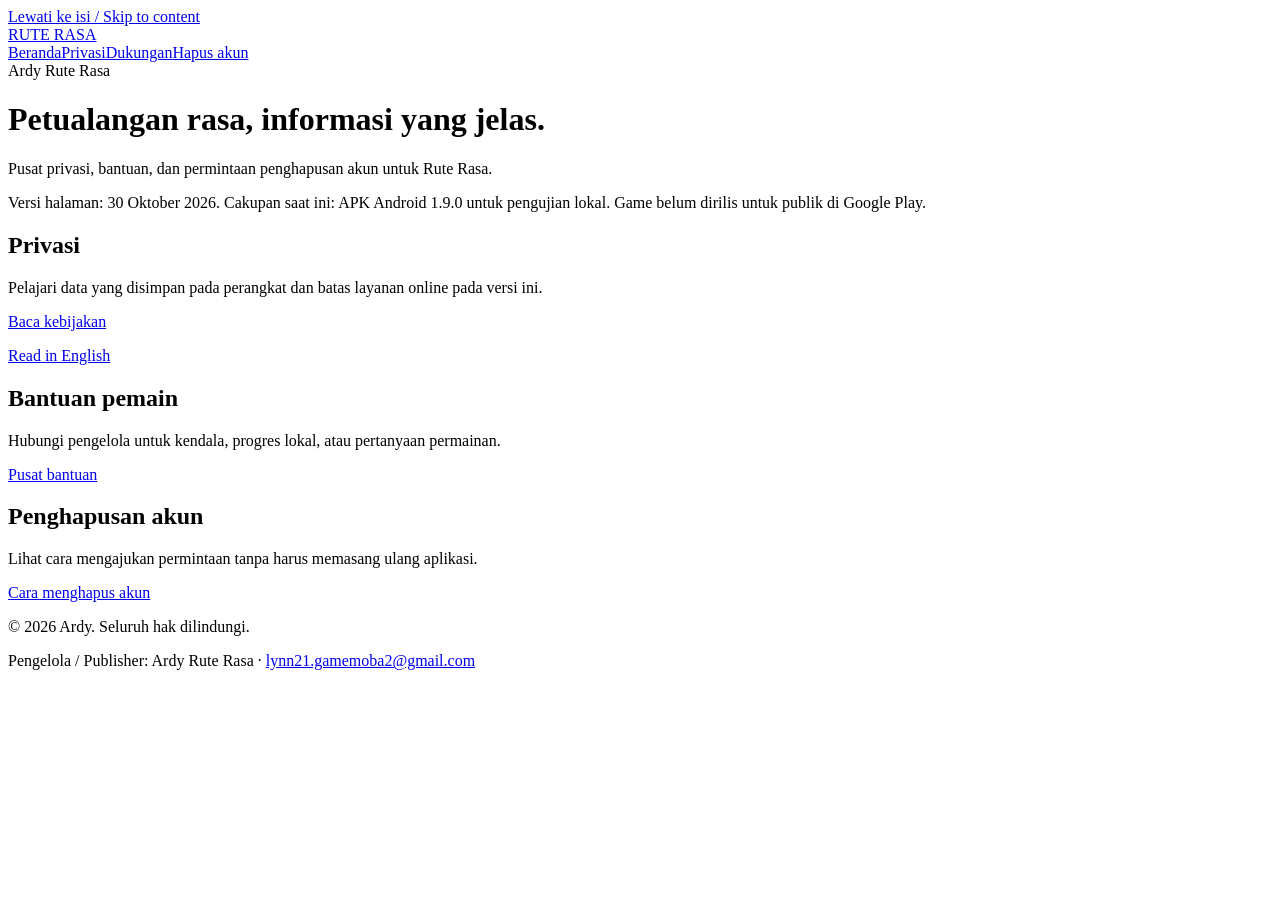
==== index.html @ 67fccc5c "Add owner-approved Rute Rasa support home" ====
<!doctype html><html lang="id"><head><meta charset="utf-8"><meta name="viewport" content="width=device-width,initial-scale=1"><meta name="description" content="Privasi dan dukungan Rute Rasa oleh Ardy Rute Rasa"><title>Privasi dan dukungan · Rute Rasa</title><link rel="stylesheet" href="style.css"></head><body><a class="skip" href="#main">Lewati ke isi / Skip to content</a><header><a class="brand" href="index.html">RUTE RASA</a><nav aria-label="Navigasi halaman"><a href="index.html" aria-current="page">Beranda</a><a href="privacy.html">Privasi</a><a href="support.html">Dukungan</a><a href="delete-account.html">Hapus akun</a></nav></header><main id="main"><span class="badge">Ardy Rute Rasa</span><h1>Petualangan rasa, informasi yang jelas.</h1><p class="lead">Pusat privasi, bantuan, dan permintaan penghapusan akun untuk Rute Rasa.</p><p>Versi halaman: 30 Oktober 2026. Cakupan saat ini: APK Android 1.9.0 untuk pengujian lokal. Game belum dirilis untuk publik di Google Play.</p><div class="cards"><section><h2>Privasi</h2><p>Pelajari data yang disimpan pada perangkat dan batas layanan online pada versi ini.</p><a class="button" href="privacy.html">Baca kebijakan</a><p><a href="privacy-en.html" lang="en">Read in English</a></p></section><section><h2>Bantuan pemain</h2><p>Hubungi pengelola untuk kendala, progres lokal, atau pertanyaan permainan.</p><a class="button secondary" href="support.html">Pusat bantuan</a></section><section><h2>Penghapusan akun</h2><p>Lihat cara mengajukan permintaan tanpa harus memasang ulang aplikasi.</p><a class="button secondary" href="delete-account.html">Cara menghapus akun</a></section></div></main><footer><p>© 2026 Ardy. Seluruh hak dilindungi.</p><p>Pengelola / Publisher: Ardy Rute Rasa · <a href="mailto:lynn21.gamemoba2@gmail.com">lynn21.gamemoba2@gmail.com</a></p></footer></body></html>
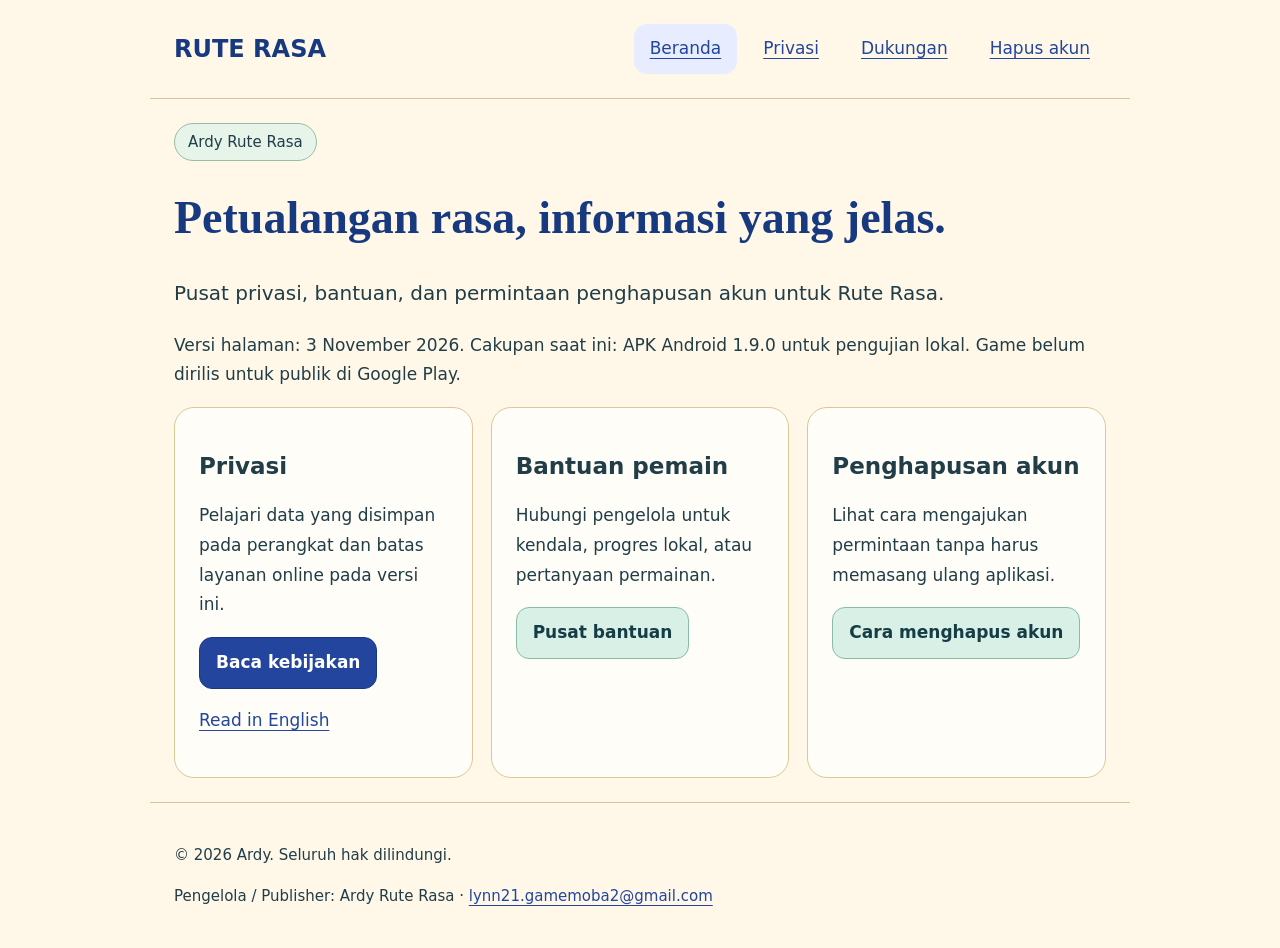
==== commit 38d6da3e: "Align support pages with 3 November account access update" ====
--- a/index.html
+++ b/index.html
@@ -1 +1 @@
-<!doctype html><html lang="id"><head><meta charset="utf-8"><meta name="viewport" content="width=device-width,initial-scale=1"><meta name="description" content="Privasi dan dukungan Rute Rasa oleh Ardy Rute Rasa"><title>Privasi dan dukungan · Rute Rasa</title><link rel="stylesheet" href="style.css"></head><body><a class="skip" href="#main">Lewati ke isi / Skip to content</a><header><a class="brand" href="index.html">RUTE RASA</a><nav aria-label="Navigasi halaman"><a href="index.html" aria-current="page">Beranda</a><a href="privacy.html">Privasi</a><a href="support.html">Dukungan</a><a href="delete-account.html">Hapus akun</a></nav></header><main id="main"><span class="badge">Ardy Rute Rasa</span><h1>Petualangan rasa, informasi yang jelas.</h1><p class="lead">Pusat privasi, bantuan, dan permintaan penghapusan akun untuk Rute Rasa.</p><p>Versi halaman: 30 Oktober 2026. Cakupan saat ini: APK Android 1.9.0 untuk pengujian lokal. Game belum dirilis untuk publik di Google Play.</p><div class="cards"><section><h2>Privasi</h2><p>Pelajari data yang disimpan pada perangkat dan batas layanan online pada versi ini.</p><a class="button" href="privacy.html">Baca kebijakan</a><p><a href="privacy-en.html" lang="en">Read in English</a></p></section><section><h2>Bantuan pemain</h2><p>Hubungi pengelola untuk kendala, progres lokal, atau pertanyaan permainan.</p><a class="button secondary" href="support.html">Pusat bantuan</a></section><section><h2>Penghapusan akun</h2><p>Lihat cara mengajukan permintaan tanpa harus memasang ulang aplikasi.</p><a class="button secondary" href="delete-account.html">Cara menghapus akun</a></section></div></main><footer><p>© 2026 Ardy. Seluruh hak dilindungi.</p><p>Pengelola / Publisher: Ardy Rute Rasa · <a href="mailto:lynn21.gamemoba2@gmail.com">lynn21.gamemoba2@gmail.com</a></p></footer></body></html>+<!doctype html><html lang="id"><head><meta charset="utf-8"><meta name="viewport" content="width=device-width,initial-scale=1"><meta name="description" content="Privasi dan dukungan Rute Rasa oleh Ardy Rute Rasa"><title>Privasi dan dukungan · Rute Rasa</title><link rel="stylesheet" href="style.css"></head><body><a class="skip" href="#main">Lewati ke isi / Skip to content</a><header><a class="brand" href="index.html">RUTE RASA</a><nav aria-label="Navigasi halaman"><a href="index.html" aria-current="page">Beranda</a><a href="privacy.html">Privasi</a><a href="support.html">Dukungan</a><a href="delete-account.html">Hapus akun</a></nav></header><main id="main"><span class="badge">Ardy Rute Rasa</span><h1>Petualangan rasa, informasi yang jelas.</h1><p class="lead">Pusat privasi, bantuan, dan permintaan penghapusan akun untuk Rute Rasa.</p><p>Versi halaman: 3 November 2026. Cakupan saat ini: APK Android 1.9.0 untuk pengujian lokal. Game belum dirilis untuk publik di Google Play.</p><div class="cards"><section><h2>Privasi</h2><p>Pelajari data yang disimpan pada perangkat dan batas layanan online pada versi ini.</p><a class="button" href="privacy.html">Baca kebijakan</a><p><a href="privacy-en.html" lang="en">Read in English</a></p></section><section><h2>Bantuan pemain</h2><p>Hubungi pengelola untuk kendala, progres lokal, atau pertanyaan permainan.</p><a class="button secondary" href="support.html">Pusat bantuan</a></section><section><h2>Penghapusan akun</h2><p>Lihat cara mengajukan permintaan tanpa harus memasang ulang aplikasi.</p><a class="button secondary" href="delete-account.html">Cara menghapus akun</a></section></div></main><footer><p>© 2026 Ardy. Seluruh hak dilindungi.</p><p>Pengelola / Publisher: Ardy Rute Rasa · <a href="mailto:lynn21.gamemoba2@gmail.com">lynn21.gamemoba2@gmail.com</a></p></footer></body></html>
--- a/style.css
+++ b/style.css
@@ -0,0 +1 @@
+*{box-sizing:border-box}html{scroll-behavior:smooth}body{margin:0;background:#fff8e9;color:#213d47;font:17px/1.75 system-ui,Segoe UI,sans-serif}header,main,footer{max-width:980px;margin:auto;padding:24px}header{display:flex;justify-content:space-between;align-items:center;gap:20px;flex-wrap:wrap;border-bottom:1px solid #d8c594}.brand{font-size:24px;font-weight:900;color:#173980;text-decoration:none}nav{display:flex;gap:10px;flex-wrap:wrap}nav a,.button{display:inline-flex;align-items:center;justify-content:center;min-height:48px;padding:10px 16px;border-radius:13px}a{color:#23459d;text-underline-offset:4px}a:focus-visible{outline:3px solid #23459d;outline-offset:4px}nav a[aria-current=page]{background:#e7edff}h1{font:800 clamp(30px,6vw,46px)/1.15 Georgia,serif;color:#173980;max-width:820px}h2{font-size:23px;line-height:1.35}h3{font-size:19px}section{padding:24px;background:#fffdf7;border:1px solid #dcc896;border-radius:20px;margin:24px 0}.lead{font-size:20px}.badge{display:inline-block;border:1px solid #97bda9;border-radius:30px;background:#e6f4ea;padding:5px 13px;font-size:15px}.button{background:#23459d;color:white;font-weight:750;text-decoration:none;border:1px solid #19387e}.secondary{background:#d8f0e6;color:#163d46;border-color:#88bba8}ul,ol{padding-left:24px}li{margin:10px 0}p,li,a{overflow-wrap:anywhere}.muted{color:#536775;font-size:15px}.cards{display:grid;grid-template-columns:repeat(auto-fit,minmax(min(100%,240px),1fr));gap:18px}.cards section{margin:0}footer{border-top:1px solid #d8c594;font-size:15px}.skip{position:absolute;top:-100px}.skip:focus{top:0;background:white;padding:15px;z-index:2}@media(max-width:400px){header,main,footer{padding:18px}section{padding:18px}nav a{padding:8px}body{font-size:16px}}@media(prefers-reduced-motion:reduce){html{scroll-behavior:auto}}
